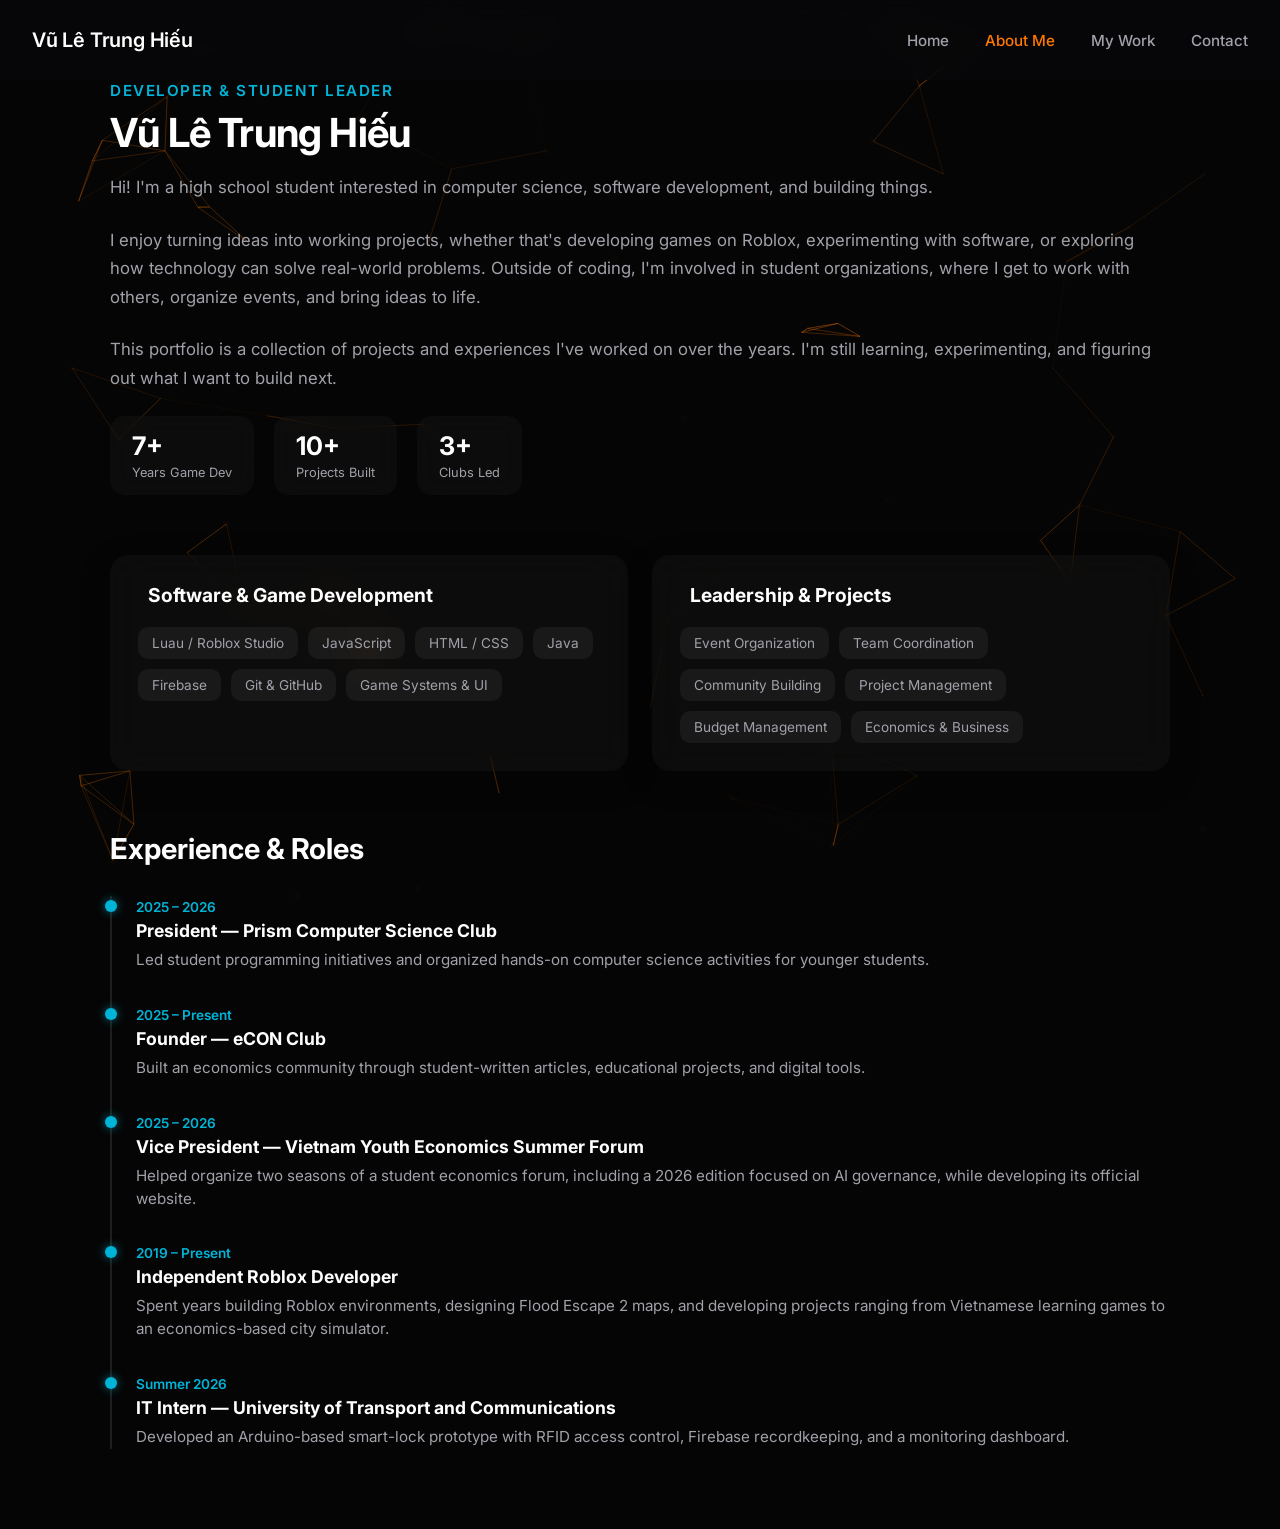
==== about.html @ 31069400 "ℹ️ About Me!" ====
<!DOCTYPE html>
<html lang="en">
<head>
    <meta charset="UTF-8">
    <meta name="viewport" content="width=device-width, initial-scale=1.0">
    <link rel="stylesheet" href="style.css">
    <title>My Work - Vũ Lê Trung Hiếu</title>
</head>
<body>
    <canvas id="canvas"></canvas>

    <!-- Distinctive Fixed Navbar with Frosted Blur -->
    <nav class="navbar">
        <a href="index.html" class="nav-brand">Vũ Lê Trung Hiếu</a>
        <div class="nav-links">
            <a href="index.html">Home</a>
            <a href="about.html" class="active">About Me</a>
            <a href="work.html">My Work</a>
            <a href="index.html#contact">Contact</a>
        </div>
    </nav>

    <section class="about-section" id="about">
        <div class="about-container">
            
            <!-- Top Hero: Brief Intro & Highlight Card -->
            <div class="about-hero">
                <div class="about-intro">
                    <span class="about-subtitle">Developer & Student Leader</span>
                    <h1 class="about-title">Vũ Lê Trung Hiếu</h1>
                    <p class="about-bio">Hi! I'm a high school student interested in computer science, software development, and building things.</p>
                    <p class="about-bio">I enjoy turning ideas into working projects, whether that's developing games on Roblox, experimenting with software, or exploring how technology can solve real-world problems. Outside of coding, I'm involved in student organizations, where I get to work with others, organize events, and bring ideas to life.</p>
                    <p class="about-bio">This portfolio is a collection of projects and experiences I've worked on over the years. I'm still learning, experimenting, and figuring out what I want to build next.</p>
                    
                    <!-- Quick Metric Highlights -->
                    <div class="about-stats">
                        <div class="stat-card">
                            <span class="stat-number">7+</span>
                            <span class="stat-label">Years Game Dev</span>
                        </div>
                        <div class="stat-card">
                            <span class="stat-number">10+</span>
                            <span class="stat-label">Projects Built</span>
                        </div>
                        <div class="stat-card">
                            <span class="stat-number">3+</span>
                            <span class="stat-label">Clubs Led</span>
                        </div>
                    </div>
                </div>
            </div>
    
            <!-- Skills & Domains Grid -->
            <div class="about-grid">
                <div class="glass-card skills-card">
                    <h3><i class="fa-solid fa-code"></i> Software & Game Development</h3>
                    <div class="skills-tags">
                        <span>Luau / Roblox Studio</span>
                        <span>JavaScript</span>
                        <span>HTML / CSS</span>
                        <span>Java</span>
                        <span>Firebase</span>
                        <span>Git & GitHub</span>
                        <span>Game Systems & UI</span>
                    </div>
                </div>

                <div class="glass-card skills-card">
                    <h3><i class="fa-solid fa-users-gear"></i> Leadership & Projects</h3>
                    <div class="skills-tags">
                        <span>Event Organization</span>
                        <span>Team Coordination</span>
                        <span>Community Building</span>
                        <span>Project Management</span>
                        <span>Budget Management</span>
                        <span>Economics & Business</span>
                    </div>
                </div>
            </div>

            <!-- Journey & Roles Timeline -->
            <div class="about-timeline-wrapper">
                <h2 class="timeline-title">Experience & Roles</h2>
                <div class="timeline">
                    <div class="timeline-item">
                        <div class="timeline-dot"></div>
                        <div class="timeline-content">
                            <span class="timeline-date">2025 – 2026</span>
                            <h4>President — Prism Computer Science Club</h4>
                            <p>Led student programming initiatives and organized hands-on computer science activities for younger students.</p>
                        </div>
                    </div>

                    <div class="timeline-item">
                        <div class="timeline-dot"></div>
                        <div class="timeline-content">
                            <span class="timeline-date">2025 – Present</span>
                            <h4>Founder — eCON Club</h4>
                            <p>Built an economics community through student-written articles, educational projects, and digital tools.</p>
                        </div>
                    </div>

                    <div class="timeline-item">
                        <div class="timeline-dot"></div>
                        <div class="timeline-content">
                            <span class="timeline-date">2025 – 2026</span>
                            <h4>Vice President — Vietnam Youth Economics Summer Forum</h4>
                            <p>Helped organize two seasons of a student economics forum, including a 2026 edition focused on AI governance, while developing its official website.</p>
                        </div>
                    </div>

                    <div class="timeline-item">
                        <div class="timeline-dot"></div>
                        <div class="timeline-content">
                            <span class="timeline-date">2019 – Present</span>
                            <h4>Independent Roblox Developer</h4>
                            <p>Spent years building Roblox environments, designing Flood Escape 2 maps, and developing projects ranging from Vietnamese learning games to an economics-based city simulator.</p>
                        </div>
                    </div>

                    <div class="timeline-item">
                        <div class="timeline-dot"></div>
                        <div class="timeline-content">
                            <span class="timeline-date">Summer 2026</span>
                            <h4>IT Intern — University of Transport and Communications</h4>
                            <p>Developed an Arduino-based smart-lock prototype with RFID access control, Firebase recordkeeping, and a monitoring dashboard.</p>
                        </div>
                    </div>
                </div>
            </div>
    
        </div>
    </section>

    <script src="script.js"></script>
</body>
</html>
---- style.css ----
@import url('https://fonts.googleapis.com/css2?family=Inter:ital,opsz,wght@0,14..32,100..900;1,14..32,100..900&display=swap');

:root {
    --bg-color: #050505;
    --text-primary: #ffffff;
    --text-secondary: #a1a1aa;
    --border-color: rgba(255, 255, 255, 0.12);
    --accent-color: #ff7800; 
    --hover-border: rgba(255, 120, 0, 0.45);
    --hover-bg: rgba(255, 120, 0, 0.05);
}

* {
    margin: 0;
    padding: 0;
    box-sizing: border-box;
}

body {
    background-color: var(--bg-color);
    color: var(--text-primary);
    font-family: "Inter", sans-serif;
    overflow-x: hidden;
    -webkit-font-smoothing: antialiased;
}

#canvas {
    position: fixed;
    top: 0;
    left: 0;
    width: 100%;
    height: 100%;
    z-index: -1;
}

.center-container {
    position: relative;
    z-index: 2;
    min-height: 100vh;
    display: flex;
    justify-content: center;
    align-items: center;
    padding: 60px 24px;
}

.content-wrapper {
    display: flex;
    flex-direction: column;
    align-items: center;
    text-align: center;
    max-width: 760px;
    width: 100%;
}

h1 {
    font-size: clamp(2.8rem, 5.5vw, 4rem);
    font-weight: 600;
    margin-bottom: 14px;
    letter-spacing: -0.02em;
    color: var(--text-primary);
}

.subtitle {
    font-size: clamp(1.1rem, 2.2vw, 1.3rem);
    color: var(--text-secondary);
    margin-bottom: 20px;
    font-weight: 400;
    letter-spacing: 0.01em;
}

.bio {
    font-size: clamp(1.15rem, 2.4vw, 1.35rem);
    color: var(--text-secondary);
    margin-bottom: 44px;
    line-height: 1.6;
    font-weight: 400;
    max-width: 620px;
}

.button-group {
    display: flex;
    flex-direction: column;
    gap: 18px;
    width: 100%;
    max-width: 640px; /* Expanded max-width to fit larger buttons */
    margin-bottom: 40px;
}

.btn {
    display: flex;
    justify-content: space-between;
    align-items: center;
    padding: 24px 34px; /* Increased padding to make buttons larger */
    border: 1px solid var(--border-color);
    border-radius: 12px;
    color: var(--text-primary);
    text-decoration: none;
    font-size: 1.25rem; /* Increased font size */
    font-weight: 500;
    transition: all 0.2s cubic-bezier(0.16, 1, 0.3, 1);
    background: rgba(255, 255, 255, 0.02);
    backdrop-filter: blur(12px);
}

.btn .arrow {
    font-size: 1.4rem; /* Scaled up arrow */
    color: var(--text-secondary);
    transition: transform 0.2s ease, color 0.2s ease;
}

.btn:hover {
    border-color: var(--hover-border);
    background: var(--hover-bg);
    transform: translateY(-2px);
}

.btn:hover .arrow {
    transform: translate(4px, -4px);
    color: var(--accent-color);
}

/* Restored Full-Width Fixed Navbar with reduced side margins */
.navbar {
    position: fixed;
    top: 0;
    left: 0;
    width: 100%;
    display: flex;
    justify-content: space-between;
    align-items: center;
    padding: 28px 32px;
    background: rgba(8, 8, 12, 0.641);
    backdrop-filter: blur(16px);
    -webkit-backdrop-filter: blur(16px);
    z-index: 100;
}

.nav-brand {
    font-weight: 600;
    font-size: 1.25rem;
    color: var(--text-primary);
    letter-spacing: -0.01em;
    text-decoration: none;
}

.nav-links {
    display: flex;
    gap: 36px;
}

.nav-links a {
    color: var(--text-secondary);
    text-decoration: none;
    font-size: 0.95rem;
    font-weight: 500;
    transition: color 0.2s ease;
}

.nav-links a:hover, 
.nav-links a.active {
    color: var(--accent-color);
}

/* Page container top spacing offset and reduced side margins */
.work-page-container {
    flex-direction: column;
    justify-content: flex-start;
    padding: 140px 32px 100px 32px;
    max-width: 1560px;
    margin: 0 auto;
}

/* Work Header */
.work-header {
    text-align: center;
    max-width: 700px;
    margin-bottom: 40px;
    margin-left: auto;
    margin-right: auto;
}

.work-header h1 {
    font-size: clamp(2.6rem, 5vw, 3.4rem);
    font-weight: 600;
    margin-bottom: 12px;
}

.work-subtitle {
    color: var(--text-secondary);
    font-size: 1.2rem;
    line-height: 1.6;
}

/* Color-Coded Filter Buttons */
.filter-container {
    display: flex;
    justify-content: center;
    flex-wrap: wrap;
    gap: 14px;
    margin-bottom: 56px;
}

.filter-btn {
    background: rgba(255, 255, 255, 0.03);
    border: none;
    color: var(--text-secondary);
    padding: 10px 24px;
    border-radius: 20px;
    font-size: 0.9rem;
    font-weight: 500;
    font-family: inherit;
    cursor: pointer;
    transition: all 0.2s cubic-bezier(0.16, 1, 0.3, 1);
}

.filter-btn:hover {
    background: rgba(255, 255, 255, 0.08);
    color: var(--text-primary);
}

/* Individual Category Selector Colors */
.filter-btn[data-filter="Software"].active {
    background: rgba(0, 180, 216, 0.2);
    color: #00b4d8;
    box-shadow: inset 0 0 0 1px rgba(0, 180, 216, 0.4);
}

.filter-btn[data-filter="Games"].active {
    background: rgba(255, 158, 0, 0.2);
    color: #ff9e00;
    box-shadow: inset 0 0 0 1px rgba(255, 158, 0, 0.4);
}

.filter-btn[data-filter="Engineering"].active {
    background: rgba(0, 180, 216, 0.2);
    color: #00b4d8;
    box-shadow: inset 0 0 0 1px rgba(0, 180, 216, 0.4);
}

.filter-btn[data-filter="Leadership & Activities"].active {
    background: rgba(244, 63, 94, 0.2);
    color: #f43f5e;
    box-shadow: inset 0 0 0 1px rgba(244, 63, 94, 0.4);
}

.filter-btn[data-filter="all"].active {
    background: #ffffff;
    color: #000000;
}

/* Project Grid - Expanded max-width to allow bigger cards */
.project-grid {
    display: grid;
    grid-template-columns: repeat(2, 1fr);
    gap: 36px;
    width: 100%;
    max-width: 1320px;
    margin: 0 auto;
    padding-bottom: 100px;
}

@media (max-width: 768px) {
    .project-grid {
        grid-template-columns: 1fr;
    }
    .navbar {
        padding: 24px 20px;
    }
    .work-page-container {
        padding: 120px 20px 60px 20px;
    }
}

/* Project Card matching the index page button hover effect */
.project-card {
    background: rgba(12, 12, 16, 0.65);
    border: 1px solid var(--border-color);
    border-radius: 14px;
    overflow: hidden;
    text-decoration: none;
    color: var(--text-primary);
    display: flex;
    flex-direction: column;
    text-align: left;
    transition: all 0.3s ease;
    backdrop-filter: blur(10px);
}

.project-card:hover {
    border-color: var(--accent-color);
    color: var(--accent-color);
    background: var(--hover-bg);
}

.project-image-container {
    width: 100%;
    height: 340px;
    background: rgba(255, 255, 255, 0.02);
    border-bottom: 1px solid var(--border-color);
    display: flex;
    align-items: center;
    justify-content: center;
}

.project-image-container img {
    width: 100%;
    height: 100%;
    object-fit: cover;
}

.project-content {
    padding: 34px;
    display: flex;
    flex-direction: column;
    gap: 10px;
    position: relative;
}

/* Container for multiple pills */
.pills-container {
    display: flex;
    flex-wrap: wrap;
    gap: 8px;
    margin-bottom: 4px; /* Space between pills and project title */
}

.project-category-pill {
    font-size: 0.75rem;
    font-weight: 600;
    padding: 6px 14px;
    border-radius: 14px;
    backdrop-filter: blur(8px);
    box-shadow: 0 4px 12px rgba(0, 0, 0, 0.3);
}

.pill-software {
    background: rgba(0, 180, 216, 0.2);
    color: #00b4d8;
}

.pill-games {
    background: rgba(255, 158, 0, 0.2);
    color: #ff9e00;
}

.pill-leadership {
    background: rgba(244, 63, 94, 0.2);
    color: #f43f5e;
}

.project-title {
    font-size: 1.5rem;
    font-weight: 600;
    color: var(--text-primary);
    transition: color 0.3s ease;
}

.project-role {
    font-size: 0.95rem;
    font-weight: 500;
    color: var(--accent-color); /* Or var(--text-secondary) if you prefer subtle */
    margin-bottom: 2px;
}

.project-card:hover .project-title {
    color: var(--accent-color);
}

.project-desc {
    color: var(--text-secondary);
    font-size: 1.05rem;
    line-height: 1.6;
}

/* Project Detail Page Layout */
.project-detail-container {
    max-width: 1000px;
    margin: 0 auto;
    padding: 160px 24px 100px 24px;
    display: flex;
    flex-direction: column;
    gap: 48px;
}

.back-link {
    color: var(--text-secondary);
    text-decoration: none;
    font-size: 0.95rem;
    font-weight: 500;
    display: inline-block;
    margin-bottom: 24px;
    transition: color 0.2s ease;
}

.back-link:hover {
    color: var(--accent-color);
}

.project-detail-title {
    font-size: clamp(2.5rem, 4.5vw, 3.8rem);
    font-weight: 600;
    letter-spacing: -0.03em;
    margin-bottom: 16px;
}

.project-meta-info {
    display: flex;
    flex-wrap: wrap;
    gap: 24px;
    color: var(--text-secondary);
    font-size: 1rem;
    margin-bottom: 20px;
}

.project-detail-intro {
    font-size: 1.15rem;
    line-height: 1.7;
    color: var(--text-secondary);
    max-width: 850px;
}

/* Glassmorphism Action Bar Links */
.project-detail-links {
    display: flex;
    gap: 12px;
    margin-top: 24px;
    flex-wrap: wrap;
}

.project-link-badge {
    display: inline-flex;
    align-items: center;
    gap: 10px;
    background: rgba(255, 255, 255, 0.04);
    padding: 10px 18px;
    border-radius: 12px;
    color: var(--text-primary, #ffffff);
    text-decoration: none;
    font-size: 0.9rem;
    font-weight: 500;
    backdrop-filter: blur(12px);
    -webkit-backdrop-filter: blur(12px);
    transition: all 0.3s cubic-bezier(0.16, 1, 0.3, 1);
    box-shadow: 0 4px 20px rgba(0, 0, 0, 0.2);
}

.project-link-badge i {
    font-size: 1rem;
    color: var(--text-secondary, #a0a0a0);
    transition: color 0.3s ease;
}

.project-link-badge:hover {
    background: rgba(255, 255, 255, 0.08);
    transform: translateY(-2px);
    color: #00b4d8;
    box-shadow: 0 6px 25px rgba(0, 0, 0, 0.35);
}

.project-link-badge:hover i {
    color: #00b4d8;
}

/* Responsive Embedded Video Container */
.video-embed-container {
    position: relative;
    width: 100%;
    padding-bottom: 56.25%; /* 16:9 Aspect Ratio */
    height: 0;
    border-radius: 16px;
    overflow: hidden;
    background: rgba(255, 255, 255, 0.02);
    box-shadow: 0 10px 30px rgba(0, 0, 0, 0.3);
    margin: 20px 0;
}

.video-embed-container iframe {
    position: absolute;
    top: 0;
    left: 0;
    width: 100%;
    height: 100%;
    border: 0;
}

.project-hero-image {
    width: 100%;
    max-height: 500px;
    border-radius: 20px;
    overflow: hidden;
    background: rgba(255, 255, 255, 0.02);
    box-shadow: 0 20px 50px rgba(0, 0, 0, 0.4);
}

.project-hero-image img {
    width: 100%;
    height: 100%;
    object-fit: cover;
}

.project-sections-wrapper {
    display: flex;
    flex-direction: column;
    gap: 56px;
}

.project-section h2 {
    font-size: 2rem;
    font-weight: 600;
    margin-bottom: 16px;
    letter-spacing: -0.02em;
}

.project-section p {
    font-size: 1.05rem;
    line-height: 1.7;
    color: var(--text-secondary);
    margin-bottom: 24px;
}

/* Masonry Gallery Layout (CSS Columns) */
.masonry-gallery {
    column-count: 2;
    column-gap: 20px;
    width: 100%;
}

.masonry-item {
    break-inside: avoid;
    margin-bottom: 20px;
    border-radius: 16px;
    overflow: hidden;
    background: rgba(255, 255, 255, 0.02);
    box-shadow: 0 10px 30px rgba(0, 0, 0, 0.3);
    transition: transform 0.3s ease;
}

.masonry-item img {
    width: 100%;
    height: auto;
    display: block;
    cursor: pointer;
    transition: transform 0.4s cubic-bezier(0.16, 1, 0.3, 1);
}

.masonry-item img:hover {
    transform: scale(1.03);
}

@media (max-width: 768px) {
    .masonry-gallery {
        column-count: 1;
    }
    .project-detail-container {
        padding: 120px 16px 60px 16px;
    }
}

/* Lightbox Modal */
.lightbox-modal {
    position: fixed;
    inset: 0;
    background: rgba(0, 0, 0, 0.9);
    z-index: 1000;
    display: flex;
    align-items: center;
    justify-content: center;
    padding: 40px;
}

.lightbox-content {
    max-width: 90vw;
    max-height: 90vh;
    border-radius: 12px;
    object-fit: contain;
}

.lightbox-close {
    position: absolute;
    top: 24px;
    right: 32px;
    font-size: 2.5rem;
    color: #fff;
    cursor: pointer;
    transition: color 0.2s ease;
}

.lightbox-close:hover {
    color: var(--accent-color);
}

/* ==========================================
   CONTACT PAGE STYLES
   ========================================== */
   .contact-section {
    padding: 80px 20px;
    max-width: 1100px;
    margin: 0 auto;
    color: var(--text-primary, #ffffff);
}

.contact-header {
    text-align: center;
    max-width: 600px;
    margin: 0 auto 50px;
}

.contact-subtitle {
    font-size: 0.9rem;
    color: #00b4d8;
    text-transform: uppercase;
    letter-spacing: 1.5px;
    font-weight: 600;
}

.contact-title {
    font-size: 2.5rem;
    margin: 8px 0 16px;
    font-weight: 700;
}

.contact-description {
    font-size: 1rem;
    color: var(--text-secondary, #a0a0a0);
    line-height: 1.6;
}

/* Layout Grid */
.contact-content-grid {
    display: grid;
    grid-template-columns: 1fr 1.3fr;
    gap: 30px;
}

/* Left Info Card */
.contact-info-card {
    background: rgba(255, 255, 255, 0.03);
    padding: 36px;
    border-radius: 20px;
    backdrop-filter: blur(16px);
    -webkit-backdrop-filter: blur(16px);
    box-shadow: 0 10px 30px rgba(0, 0, 0, 0.25);
    display: flex;
    flex-direction: column;
}

.contact-info-card h3 {
    font-size: 1.3rem;
    margin-bottom: 10px;
}

.contact-info-card p {
    font-size: 0.95rem;
    color: var(--text-secondary, #a0a0a0);
    margin-bottom: 30px;
    line-height: 1.5;
}

.contact-methods {
    display: flex;
    flex-direction: column;
    gap: 16px;
}

.contact-method-item {
    display: flex;
    align-items: center;
    gap: 16px;
    padding: 14px 18px;
    background: rgba(255, 255, 255, 0.03);
    border-radius: 14px;
    text-decoration: none;
    color: var(--text-primary, #ffffff);
    transition: all 0.3s ease;
}

.contact-icon-box {
    width: 42px;
    height: 42px;
    border-radius: 10px;
    background: rgba(255, 255, 255, 0.05);
    display: flex;
    align-items: center;
    justify-content: center;
    color: #00b4d8;
    font-size: 1.1rem;
    transition: all 0.3s ease;
}

.contact-method-text {
    display: flex;
    flex-direction: column;
}

.method-label {
    font-size: 0.75rem;
    color: var(--text-secondary, #a0a0a0);
    text-transform: uppercase;
    letter-spacing: 0.5px;
}

.method-value {
    font-size: 0.95rem;
    font-weight: 500;
}

.contact-method-item:hover {
    background: rgba(255, 255, 255, 0.06);
    transform: translateX(4px);
}

.contact-method-item:hover .contact-icon-box {
    background: #00b4d8;
    color: #ffffff;
}

/* Right Form Card */
.contact-form-card {
    background: rgba(255, 255, 255, 0.03);
    padding: 36px;
    border-radius: 20px;
    backdrop-filter: blur(16px);
    -webkit-backdrop-filter: blur(16px);
    box-shadow: 0 10px 30px rgba(0, 0, 0, 0.25);
}

.contact-form {
    display: flex;
    flex-direction: column;
    gap: 20px;
}

.form-group {
    display: flex;
    flex-direction: column;
    gap: 8px;
}

.form-group label {
    font-size: 0.85rem;
    font-weight: 500;
    color: var(--text-secondary, #cccccc);
}

.form-group input,
.form-group textarea {
    width: 100%;
    padding: 12px 16px;
    background: rgba(255, 255, 255, 0.04);
    border: 1px solid rgba(255, 255, 255, 0.08);
    border-radius: 10px;
    color: #ffffff;
    font-size: 0.95rem;
    font-family: inherit;
    outline: none;
    transition: all 0.3s ease;
}

.form-group input:focus,
.form-group textarea:focus {
    border-color: #00b4d8;
    background: rgba(255, 255, 255, 0.07);
    box-shadow: 0 0 12px rgba(0, 180, 216, 0.25);
}

.form-group textarea {
    resize: vertical;
}

/* Submit Button */
.contact-submit-btn {
    display: inline-flex;
    align-items: center;
    justify-content: center;
    gap: 10px;
    padding: 14px 28px;
    background: rgba(255, 255, 255, 0.06);
    border: 1px solid rgba(255, 255, 255, 0.1);
    border-radius: 12px;
    color: var(--text-primary, #ffffff);
    font-size: 0.95rem;
    font-weight: 600;
    cursor: pointer;
    transition: all 0.3s cubic-bezier(0.16, 1, 0.3, 1);
    margin-top: 10px;
}

.contact-submit-btn i {
    font-size: 0.9rem;
    transition: transform 0.3s ease;
}

.contact-submit-btn:hover {
    background: #00b4d8;
    border-color: #00b4d8;
    color: #ffffff;
    transform: translateY(-2px);
    box-shadow: 0 8px 25px rgba(0, 180, 216, 0.35);
}

.contact-submit-btn:hover i {
    transform: translateX(3px);
}

/* Responsive Collapse */
@media (max-width: 850px) {
    .contact-content-grid {
        grid-template-columns: 1fr;
    }
}

/* About Section Layout */
.about-section {
    padding: 80px 20px;
    max-width: 1100px;
    margin: 0 auto;
    color: var(--text-primary, #ffffff);
}

.about-hero {
    display: flex;
    align-items: center;
    gap: 40px;
    margin-bottom: 60px;
}

.about-subtitle {
    font-size: 0.95rem;
    color: #00b4d8;
    text-transform: uppercase;
    letter-spacing: 1.5px;
    font-weight: 600;
}

.about-title {
    font-size: 2.5rem;
    margin: 8px 0 16px;
    font-weight: 700;
}

.about-bio {
    font-size: 1.05rem;
    line-height: 1.7;
    color: var(--text-secondary, #a0a0a0);
    margin-bottom: 24px;
}

/* Stat Cards */
.about-stats {
    display: flex;
    gap: 20px;
}

.stat-card {
    background: rgba(255, 255, 255, 0.03);
    padding: 14px 22px;
    border-radius: 14px;
    backdrop-filter: blur(12px);
    -webkit-backdrop-filter: blur(12px);
}

.stat-number {
    display: block;
    font-size: 1.6rem;
    font-weight: 700;
    color: var(--text-primary, #ffffff);
}

.stat-label {
    font-size: 0.8rem;
    color: var(--text-secondary, #a0a0a0);
}

/* Grid & Cards */
.about-grid {
    display: grid;
    grid-template-columns: repeat(auto-fit, minmax(300px, 1fr));
    gap: 24px;
    margin-bottom: 60px;
}

.glass-card {
    background: rgba(255, 255, 255, 0.03);
    padding: 28px;
    border-radius: 18px;
    backdrop-filter: blur(16px);
    -webkit-backdrop-filter: blur(16px);
    box-shadow: 0 10px 30px rgba(0, 0, 0, 0.25);
}

.skills-card h3 {
    font-size: 1.2rem;
    margin-bottom: 20px;
    display: flex;
    align-items: center;
    gap: 10px;
}

.skills-card h3 i {
    color: #00b4d8;
}

.skills-tags {
    display: flex;
    flex-wrap: wrap;
    gap: 10px;
}

.skills-tags span {
    background: rgba(255, 255, 255, 0.05);
    padding: 8px 14px;
    border-radius: 10px;
    font-size: 0.85rem;
    color: var(--text-secondary, #d0d0d0);
}

/* Timeline */
.timeline-title {
    font-size: 1.8rem;
    margin-bottom: 30px;
}

.timeline {
    position: relative;
    padding-left: 24px;
    border-left: 2px solid rgba(255, 255, 255, 0.1);
}

.timeline-item {
    position: relative;
    margin-bottom: 32px;
}

.timeline-item:last-child {
    margin-bottom: 0;
}

.timeline-dot {
    position: absolute;
    left: -31px;
    top: 4px;
    width: 12px;
    height: 12px;
    border-radius: 50%;
    background: #00b4d8;
    box-shadow: 0 0 10px rgba(0, 180, 216, 0.6);
}

.timeline-date {
    font-size: 0.85rem;
    color: #00b4d8;
    font-weight: 600;
}

.timeline-content h4 {
    font-size: 1.1rem;
    margin: 4px 0 8px;
}

.timeline-content p {
    font-size: 0.95rem;
    color: var(--text-secondary, #a0a0a0);
    line-height: 1.5;
}

/* Responsive Collapse */
@media (max-width: 768px) {
    .about-hero {
        flex-direction: column;
        align-items: flex-start;
    }
    .about-stats {
        flex-wrap: wrap;
    }
}
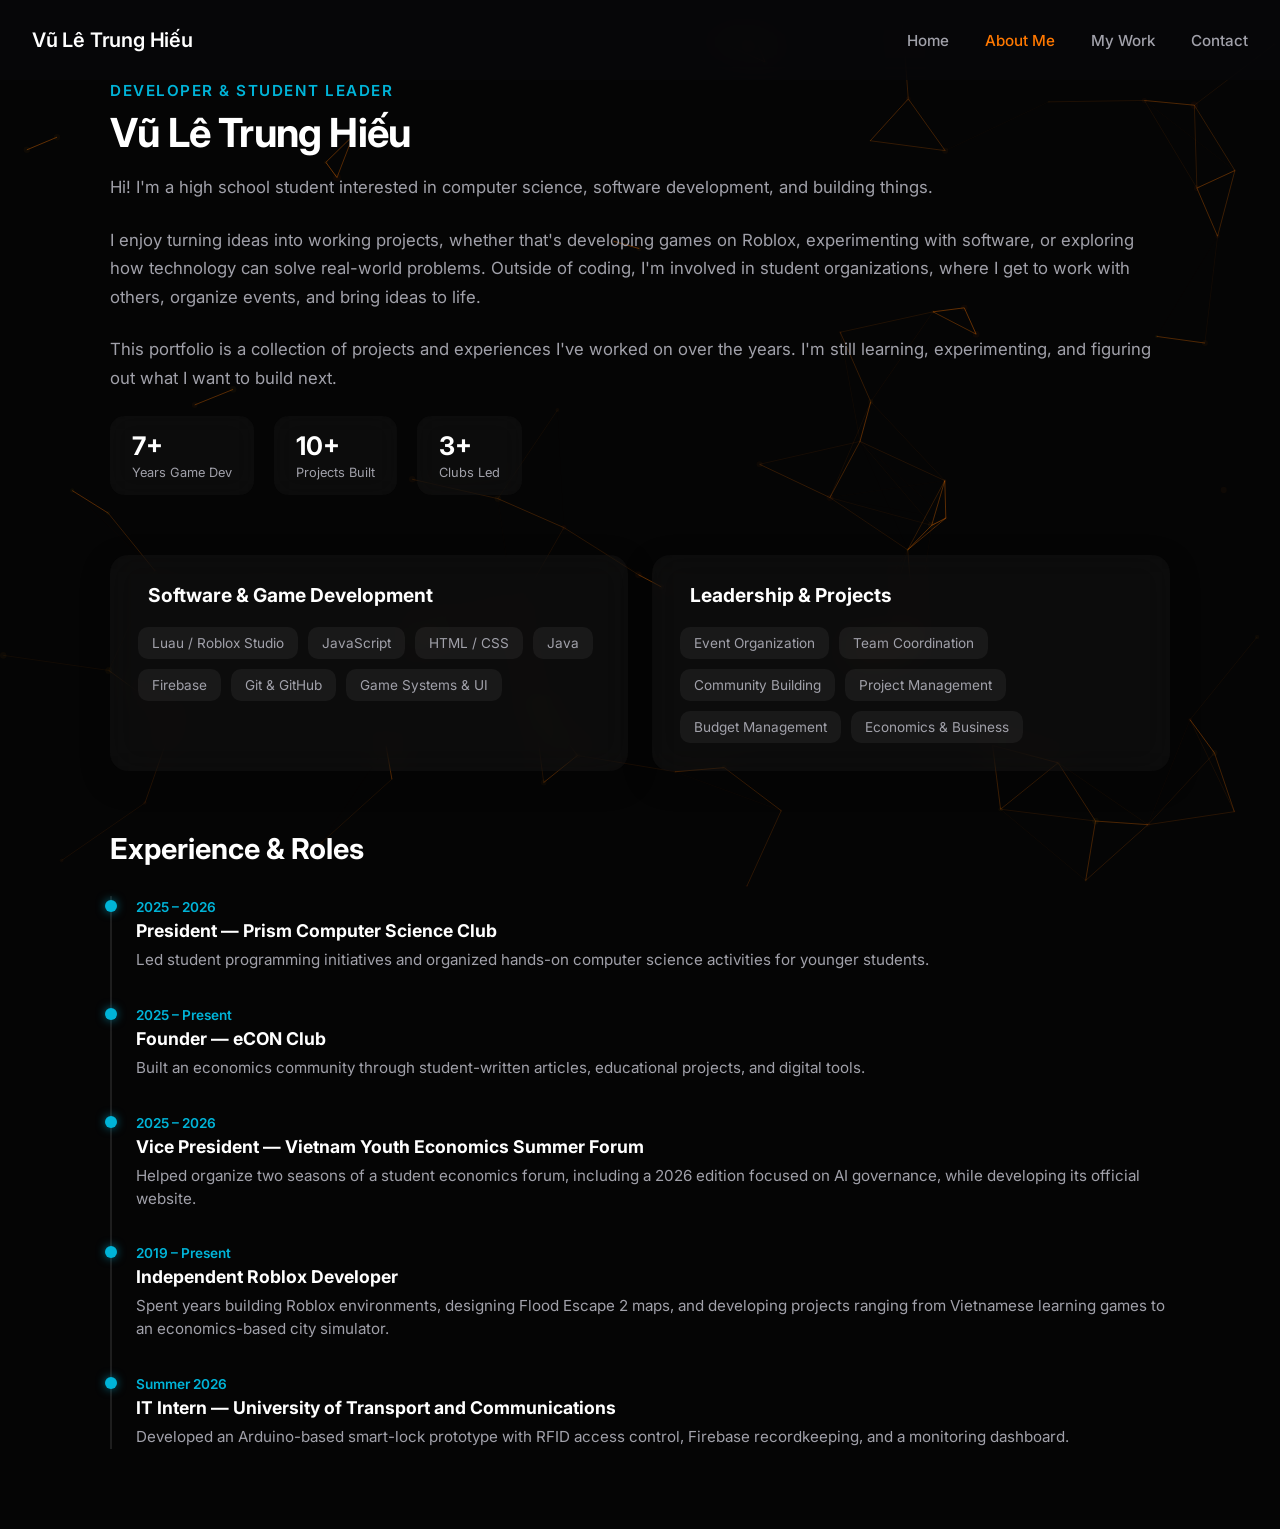
==== commit 51bd2de7: "🧭 Fixed Title" ====
--- a/about.html
+++ b/about.html
@@ -4,7 +4,7 @@
     <meta charset="UTF-8">
     <meta name="viewport" content="width=device-width, initial-scale=1.0">
     <link rel="stylesheet" href="style.css">
-    <title>My Work - Vũ Lê Trung Hiếu</title>
+    <title>About Me - Vũ Lê Trung Hiếu</title>
 </head>
 <body>
     <canvas id="canvas"></canvas>
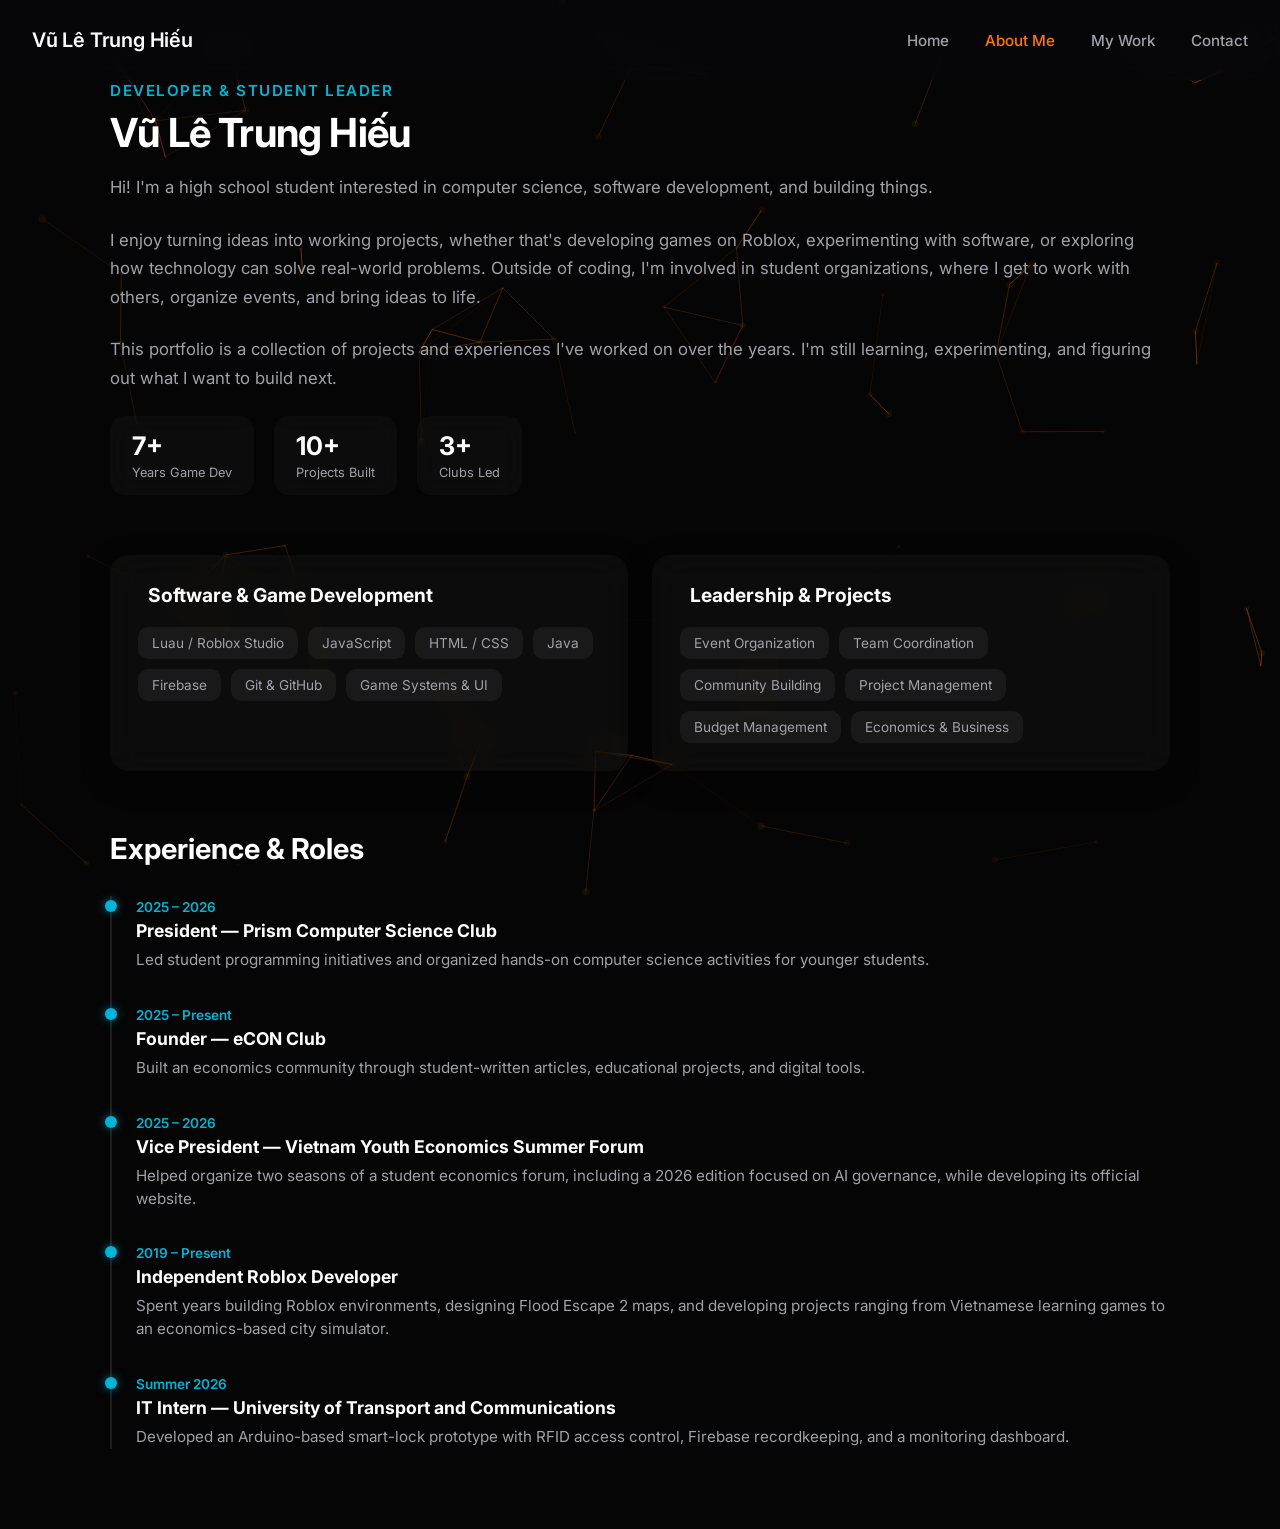
==== commit 9da9cf1b: "🧭 FIXED NAVBAR FOR REAL" ====
--- a/about.html
+++ b/about.html
@@ -16,7 +16,7 @@
             <a href="index.html">Home</a>
             <a href="about.html" class="active">About Me</a>
             <a href="work.html">My Work</a>
-            <a href="index.html#contact">Contact</a>
+            <a href="contact.html">Contact</a>
         </div>
     </nav>
 
